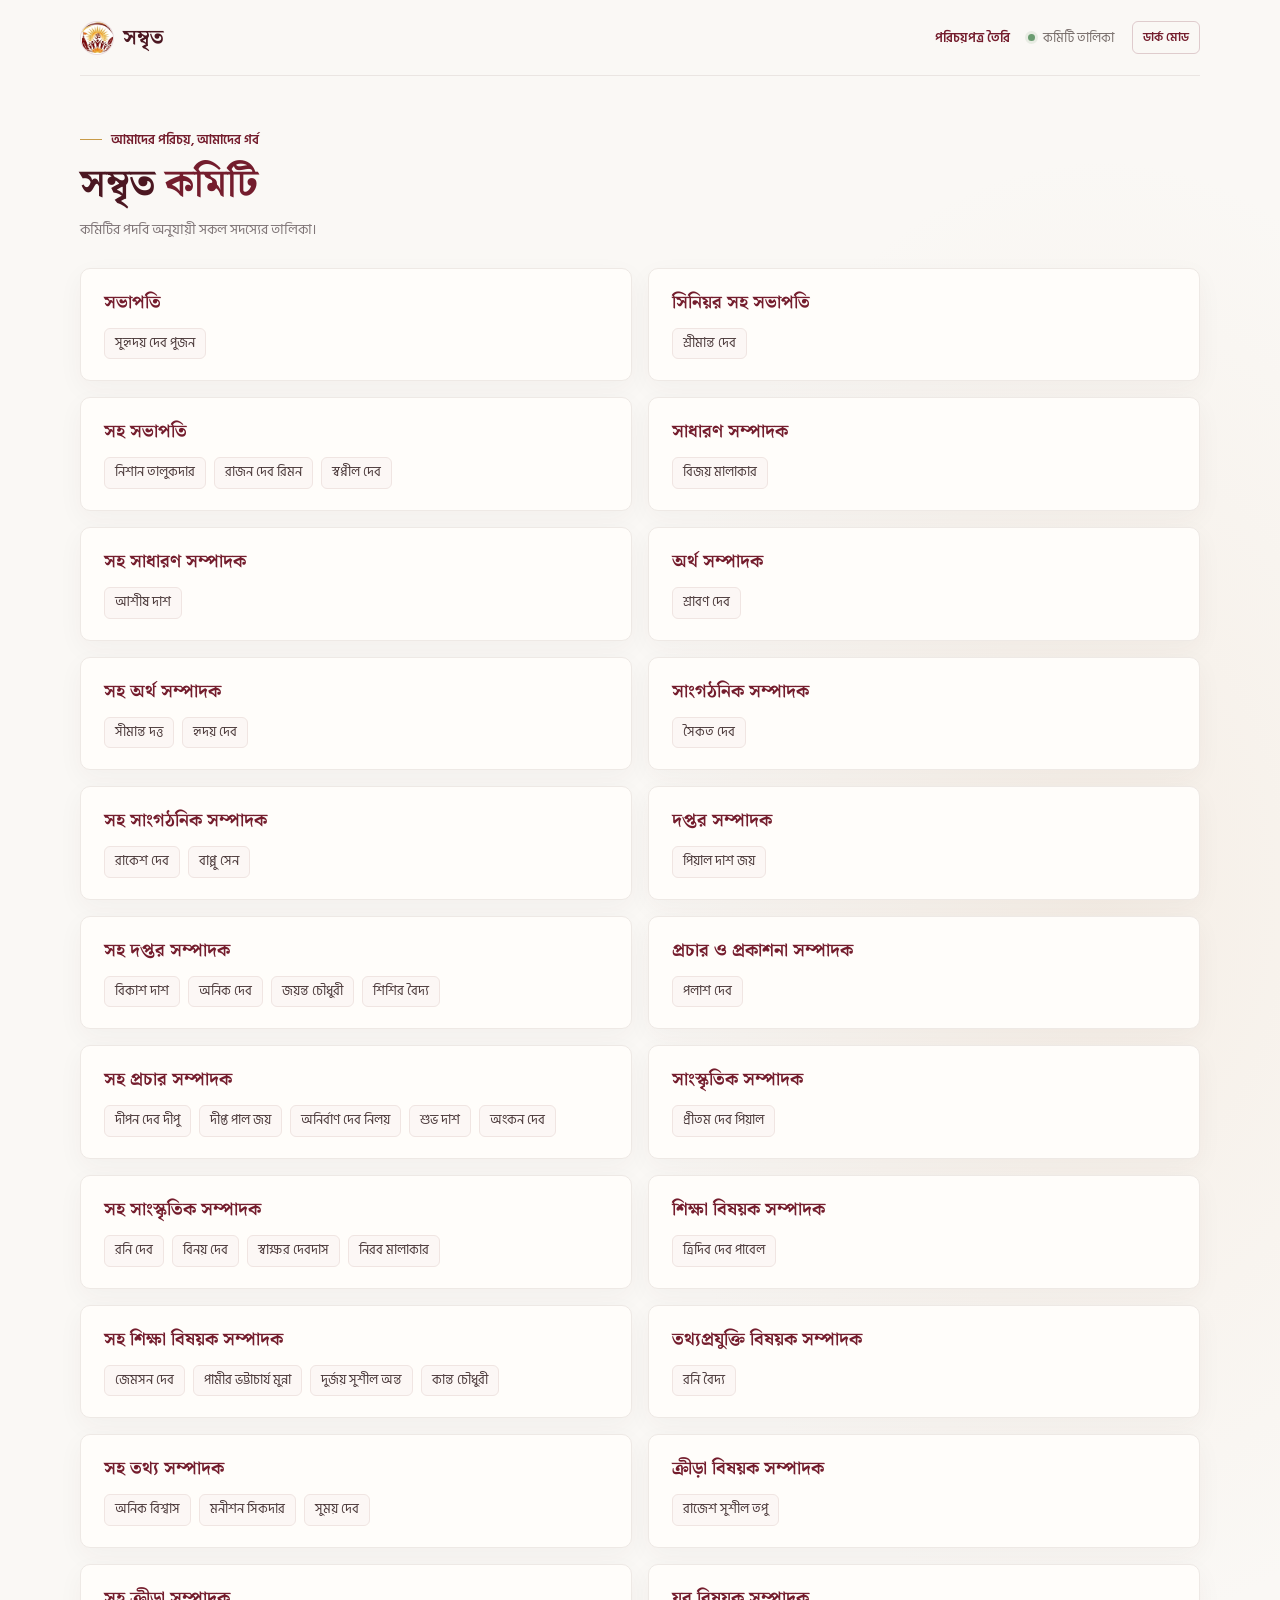
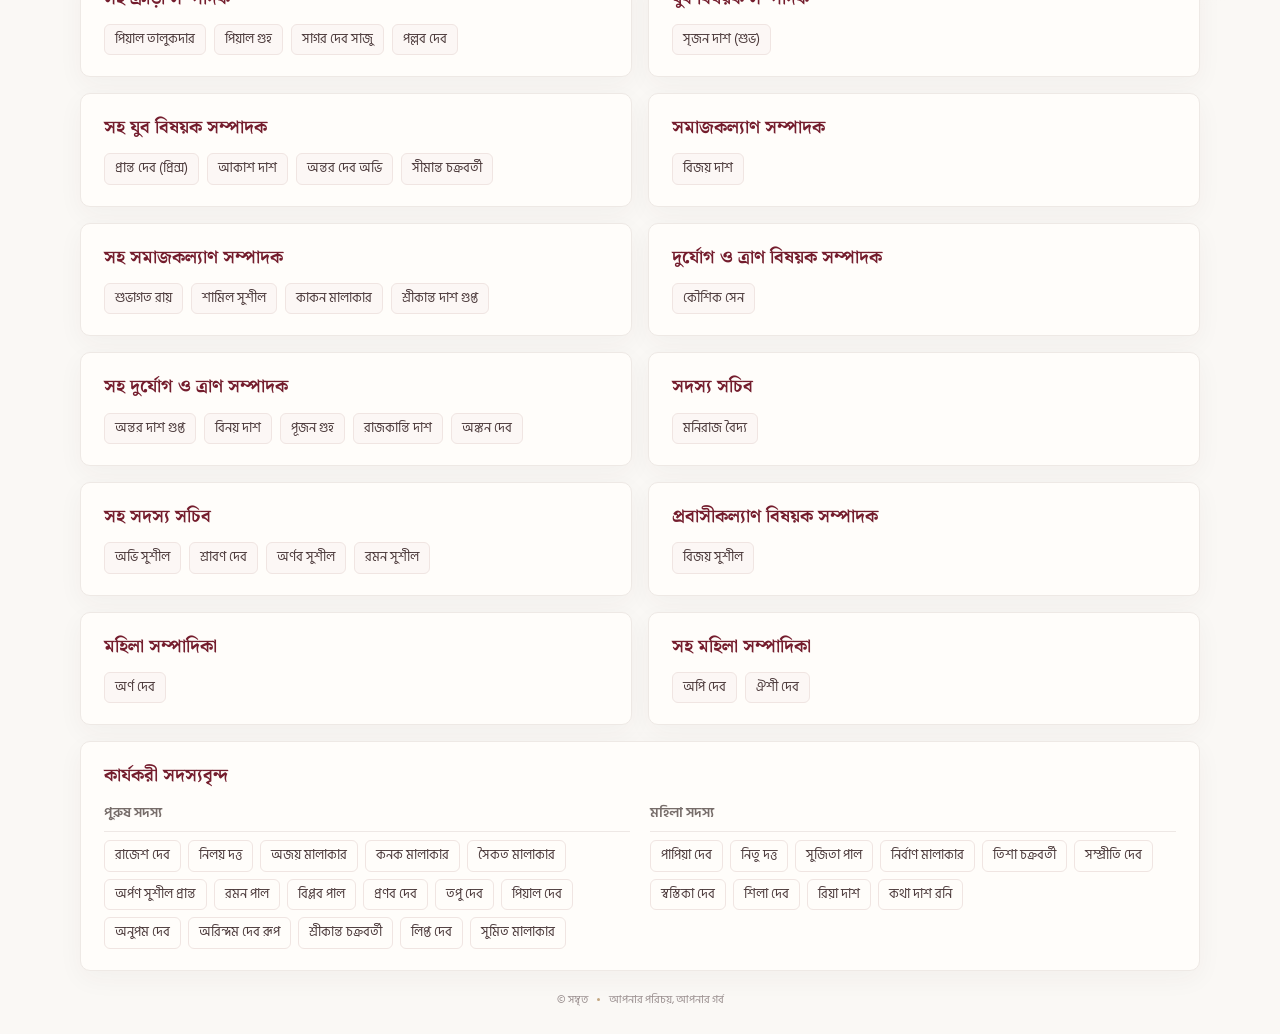
==== committee.html @ 6b099a80 "Update ID card and committee pages Co-authored-by: Copilot <223556219+Copilot@users.noreply.github.c" ====
<!doctype html>
<html lang="bn">
  <head>
    <meta charset="UTF-8" />
    <meta name="viewport" content="width=device-width, initial-scale=1.0" />
    <meta
      name="description"
      content="সম্বৃত কমিটির পদবি ও সদস্যদের তালিকা।"
    />
    <title>সম্বৃত | কমিটি তালিকা</title>
    <link rel="preconnect" href="https://fonts.googleapis.com" />
    <link rel="preconnect" href="https://fonts.gstatic.com" crossorigin />
    <link
      href="https://fonts.googleapis.com/css2?family=Hind+Siliguri:wght@400;500;600;700&family=Noto+Serif+Bengali:wght@600;700&display=swap"
      rel="stylesheet"
    />
    <link rel="stylesheet" href="styles.css" />
    <script src="theme.js" defer></script>
  </head>
  <body>
    <main class="app-shell">
      <header class="topbar">
        <a class="brand" href="index.html" aria-label="সম্বৃত পরিচয়পত্র নির্মাতা">
          <span class="brand-mark">
            <img src="Sambrita_Logo_Transparent.png" alt="" />
          </span>
          <span class="brand-name">সম্বৃত</span>
        </a>
        <nav class="topbar-nav" aria-label="প্রধান নেভিগেশন">
          <a class="topbar-link" href="index.html">পরিচয়পত্র তৈরি</a>
          <span class="topbar-note"><span class="status-dot"></span> কমিটি তালিকা</span>
          <button class="theme-toggle" id="theme-toggle" type="button" aria-pressed="false" aria-label="ডার্ক মোড চালু করুন">ডার্ক মোড</button>
        </nav>
      </header>

      <section class="committee-page" aria-labelledby="page-title">
        <div class="committee-intro">
          <span class="eyebrow"><span class="eyebrow-line"></span> আমাদের পরিচয়, আমাদের গর্ব</span>
          <h1 id="page-title">সম্বৃত <span>কমিটি</span></h1>
          <p>কমিটির পদবি অনুযায়ী সকল সদস্যের তালিকা।</p>
        </div>

        <div class="committee-grid">
          <article class="committee-card">
            <h2>সভাপতি</h2>
            <ul class="committee-people"><li>সুহৃদয় দেব পুজন</li></ul>
          </article>
          <article class="committee-card">
            <h2>সিনিয়র সহ সভাপতি</h2>
            <ul class="committee-people"><li>শ্রীমান্ত দেব</li></ul>
          </article>
          <article class="committee-card">
            <h2>সহ সভাপতি</h2>
            <ul class="committee-people">
              <li>নিশান তালুকদার</li><li>রাজন দেব রিমন</li><li>স্বপ্নীল দেব</li>
            </ul>
          </article>
          <article class="committee-card">
            <h2>সাধারণ সম্পাদক</h2>
            <ul class="committee-people"><li>বিজয় মালাকার</li></ul>
          </article>
          <article class="committee-card">
            <h2>সহ সাধারণ সম্পাদক</h2>
            <ul class="committee-people"><li>আশীষ দাশ</li></ul>
          </article>
          <article class="committee-card">
            <h2>অর্থ সম্পাদক</h2>
            <ul class="committee-people"><li>শ্রাবণ দেব</li></ul>
          </article>
          <article class="committee-card">
            <h2>সহ অর্থ সম্পাদক</h2>
            <ul class="committee-people"><li>সীমান্ত দত্ত</li><li>হৃদয় দেব</li></ul>
          </article>
          <article class="committee-card">
            <h2>সাংগঠনিক সম্পাদক</h2>
            <ul class="committee-people"><li>সৈকত দেব</li></ul>
          </article>
          <article class="committee-card">
            <h2>সহ সাংগঠনিক সম্পাদক</h2>
            <ul class="committee-people"><li>রাকেশ দেব</li><li>বাপ্পু সেন</li></ul>
          </article>
          <article class="committee-card">
            <h2>দপ্তর সম্পাদক</h2>
            <ul class="committee-people"><li>পিয়াল দাশ জয়</li></ul>
          </article>
          <article class="committee-card">
            <h2>সহ দপ্তর সম্পাদক</h2>
            <ul class="committee-people">
              <li>বিকাশ দাশ</li><li>অনিক দেব</li><li>জয়ন্ত চৌধুরী</li><li>শিশির বৈদ্য</li>
            </ul>
          </article>
          <article class="committee-card">
            <h2>প্রচার ও প্রকাশনা সম্পাদক</h2>
            <ul class="committee-people"><li>পলাশ দেব</li></ul>
          </article>
          <article class="committee-card">
            <h2>সহ প্রচার সম্পাদক</h2>
            <ul class="committee-people">
              <li>দীপন দেব দীপু</li><li>দীপ্ত পাল জয়</li><li>অনির্বাণ দেব নিলয়</li><li>শুভ দাশ</li><li>অংকন দেব</li>
            </ul>
          </article>
          <article class="committee-card">
            <h2>সাংস্কৃতিক সম্পাদক</h2>
            <ul class="committee-people"><li>প্রীতম দেব পিয়াল</li></ul>
          </article>
          <article class="committee-card">
            <h2>সহ সাংস্কৃতিক সম্পাদক</h2>
            <ul class="committee-people">
              <li>রনি দেব</li><li>বিনয় দেব</li><li>স্বাক্ষর দেবদাস</li><li>নিরব মালাকার</li>
            </ul>
          </article>
          <article class="committee-card">
            <h2>শিক্ষা বিষয়ক সম্পাদক</h2>
            <ul class="committee-people"><li>ত্রিদিব দেব পাবেল</li></ul>
          </article>
          <article class="committee-card">
            <h2>সহ শিক্ষা বিষয়ক সম্পাদক</h2>
            <ul class="committee-people">
              <li>জেমসন দেব</li><li>পামীর ভট্টাচার্য মুন্না</li><li>দুর্জয় সুশীল অন্ত</li><li>কান্ত চৌধুরী</li>
            </ul>
          </article>
          <article class="committee-card">
            <h2>তথ্যপ্রযুক্তি বিষয়ক সম্পাদক</h2>
            <ul class="committee-people"><li>রনি বৈদ্য</li></ul>
          </article>
          <article class="committee-card">
            <h2>সহ তথ্য সম্পাদক</h2>
            <ul class="committee-people"><li>অনিক বিশ্বাস</li><li>মনীশন সিকদার</li><li>সুময় দেব</li></ul>
          </article>
          <article class="committee-card">
            <h2>ক্রীড়া বিষয়ক সম্পাদক</h2>
            <ul class="committee-people"><li>রাজেশ সুশীল তপু</li></ul>
          </article>
          <article class="committee-card">
            <h2>সহ ক্রীড়া সম্পাদক</h2>
            <ul class="committee-people"><li>পিয়াল তালুকদার</li><li>পিয়াল গুহ</li><li>সাগর দেব সাজু</li><li>পল্লব দেব</li></ul>
          </article>
          <article class="committee-card">
            <h2>যুব বিষয়ক সম্পাদক</h2>
            <ul class="committee-people"><li>সৃজন দাশ (শুভ)</li></ul>
          </article>
          <article class="committee-card">
            <h2>সহ যুব বিষয়ক সম্পাদক</h2>
            <ul class="committee-people"><li>প্রান্ত দেব (প্রিন্স)</li><li>আকাশ দাশ</li><li>অন্তর দেব অভি</li><li>সীমান্ত চক্রবর্তী</li></ul>
          </article>
          <article class="committee-card">
            <h2>সমাজকল্যাণ সম্পাদক</h2>
            <ul class="committee-people"><li>বিজয় দাশ</li></ul>
          </article>
          <article class="committee-card">
            <h2>সহ সমাজকল্যাণ সম্পাদক</h2>
            <ul class="committee-people"><li>শুভাগত রায়</li><li>শামিল সুশীল</li><li>কাকন মালাকার</li><li>শ্রীকান্ত দাশ গুপ্ত</li></ul>
          </article>
          <article class="committee-card">
            <h2>দুর্যোগ ও ত্রাণ বিষয়ক সম্পাদক</h2>
            <ul class="committee-people"><li>কৌশিক সেন</li></ul>
          </article>
          <article class="committee-card">
            <h2>সহ দুর্যোগ ও ত্রাণ সম্পাদক</h2>
            <ul class="committee-people"><li>অন্তর দাশ গুপ্ত</li><li>বিনয় দাশ</li><li>পূজন গুহ</li><li>রাজকান্তি দাশ</li><li>অঙ্কন দেব</li></ul>
          </article>
          <article class="committee-card">
            <h2>সদস্য সচিব</h2>
            <ul class="committee-people"><li>মনিরাজ বৈদ্য</li></ul>
          </article>
          <article class="committee-card">
            <h2>সহ সদস্য সচিব</h2>
            <ul class="committee-people"><li>অভি সুশীল</li><li>শ্রাবণ দেব</li><li>অর্ণব সুশীল</li><li>রমন সুশীল</li></ul>
          </article>
          <article class="committee-card">
            <h2>প্রবাসীকল্যাণ বিষয়ক সম্পাদক</h2>
            <ul class="committee-people"><li>বিজয় সুশীল</li></ul>
          </article>
          <article class="committee-card">
            <h2>মহিলা সম্পাদিকা</h2>
            <ul class="committee-people"><li>অর্ণ দেব</li></ul>
          </article>
          <article class="committee-card">
            <h2>সহ মহিলা সম্পাদিকা</h2>
            <ul class="committee-people"><li>অপি দেব</li><li>ঐশী দেব</li></ul>
          </article>
          <article class="committee-card committee-card--wide">
            <h2>কার্যকরী সদস্যবৃন্দ</h2>
            <div class="committee-member-columns">
              <section class="committee-member-group" aria-labelledby="male-members-title">
                <h3 id="male-members-title">পুরুষ সদস্য</h3>
                <ul class="committee-people">
                  <li>রাজেশ দেব</li><li>নিলয় দত্ত</li><li>অজয় মালাকার</li><li>কনক মালাকার</li>
                  <li>সৈকত মালাকার</li><li>অর্পণ সুশীল প্রান্ত</li><li>রমন পাল</li><li>বিপ্লব পাল</li>
                  <li>প্রণব দেব</li><li>তপু দেব</li><li>পিয়াল দেব</li><li>অনুপম দেব</li>
                  <li>অরিন্দম দেব রূপ</li><li>শ্রীকান্ত চক্রবর্তী</li><li>লিপ্ত দেব</li><li>সুমিত মালাকার</li>
                </ul>
              </section>
              <section class="committee-member-group" aria-labelledby="female-members-title">
                <h3 id="female-members-title">মহিলা সদস্য</h3>
                <ul class="committee-people">
                  <li>পাপিয়া দেব</li><li>নিতু দত্ত</li><li>সুজিতা পাল</li><li>নির্বাণ মালাকার</li>
                  <li>তিশা চক্রবর্তী</li><li>সম্প্রীতি দেব</li><li>স্বস্তিকা দেব</li><li>শিলা দেব</li>
                  <li>রিয়া দাশ</li><li>কথা দাশ রনি</li>
                </ul>
              </section>
            </div>
          </article>
        </div>

        <footer class="page-footer">
          <span>© সম্বৃত</span>
          <span class="footer-separator"></span>
          <span>আপনার পরিচয়, আপনার গর্ব</span>
        </footer>
      </section>
    </main>
  </body>
</html>
---- styles.css ----
:root {
  color-scheme: light;
  --wine: #741d2d;
  --wine-dark: #4b1721;
  --wine-soft: #f7edef;
  --gold: #c89b48;
  --ink: #302629;
  --muted: #8d8283;
  --line: #eee8e5;
  --paper: #fffdfa;
  font-family: "Hind Siliguri", "Noto Sans Bengali", sans-serif;
  font-synthesis: none;
  text-rendering: optimizeLegibility;
}

* {
  box-sizing: border-box;
}

body {
  min-width: 320px;
  min-height: 100vh;
  margin: 0;
  color: var(--ink);
  background:
    radial-gradient(ellipse at 86% 34%, rgba(233, 213, 192, 0.28), transparent 30%),
    #faf8f5;
}

button,
input,
select {
  font: inherit;
}

.app-shell {
  width: min(1120px, calc(100% - 64px));
  margin: 0 auto;
}

.topbar {
  height: 76px;
  display: flex;
  align-items: center;
  justify-content: space-between;
  border-bottom: 1px solid rgba(93, 59, 57, 0.1);
}

.brand {
  display: inline-flex;
  align-items: center;
  gap: 9px;
  color: var(--wine-dark);
  text-decoration: none;
}

.brand-mark {
  width: 34px;
  height: 34px;
  overflow: hidden;
  display: grid;
  place-items: center;
  border: 1px solid rgba(116, 29, 45, 0.15);
  border-radius: 50%;
  background: #fff;
}

.brand-mark img {
  width: 31px;
  height: 31px;
  object-fit: cover;
}

.brand-name {
  font-family: "Noto Serif Bengali", "Hind Siliguri", serif;
  font-size: 21px;
  font-weight: 700;
}

.topbar-note {
  display: inline-flex;
  align-items: center;
  gap: 8px;
  color: #776d6a;
  font-size: 13px;
}

.topbar-nav {
  display: inline-flex;
  align-items: center;
  gap: 18px;
}

.topbar-link {
  color: var(--wine);
  font-size: 13px;
  font-weight: 600;
  text-decoration: none;
}

.topbar-link:hover {
  text-decoration: underline;
  text-underline-offset: 3px;
}

.topbar-link:focus-visible {
  border-radius: 3px;
  outline: 3px solid rgba(116, 29, 45, 0.25);
  outline-offset: 3px;
}

.theme-toggle {
  padding: 6px 10px;
  border: 1px solid rgba(116, 29, 45, 0.2);
  border-radius: 6px;
  background: transparent;
  color: var(--wine);
  cursor: pointer;
  font-size: 12px;
  font-weight: 600;
  white-space: nowrap;
}

.theme-toggle:hover {
  background: var(--wine-soft);
}

.theme-toggle:focus-visible {
  outline: 3px solid rgba(116, 29, 45, 0.25);
  outline-offset: 2px;
}

.status-dot,
.live-badge span {
  width: 7px;
  height: 7px;
  border-radius: 50%;
  background: #6a9c70;
  box-shadow: 0 0 0 3px rgba(106, 156, 112, 0.13);
}

.workspace {
  padding: 46px 0 25px;
}

.intro {
  margin-bottom: 31px;
}

.eyebrow {
  display: inline-flex;
  align-items: center;
  gap: 9px;
  color: var(--wine);
  font-size: 13px;
  font-weight: 600;
}

.eyebrow-line {
  width: 22px;
  height: 1px;
  background: var(--gold);
}

h1,
h2,
h3,
h4,
p {
  margin: 0;
}

.intro h1 {
  margin-top: 8px;
  font-family: "Noto Serif Bengali", "Hind Siliguri", serif;
  font-size: clamp(29px, 3.4vw, 39px);
  font-weight: 700;
  line-height: 1.34;
  letter-spacing: -0.5px;
}

.intro h1 span {
  color: var(--wine);
}

.intro > p {
  margin-top: 7px;
  color: #817779;
  font-size: 14px;
}

.builder {
  display: grid;
  grid-template-columns: minmax(0, 0.91fr) minmax(0, 1.09fr);
  overflow: hidden;
  border: 1px solid #eee9e5;
  border-radius: 12px;
  background: var(--paper);
  box-shadow: 0 16px 55px rgba(69, 43, 35, 0.065);
}

.details-panel,
.preview-panel {
  min-width: 0;
  padding: 27px 30px 24px;
}

.details-panel {
  border-right: 1px solid var(--line);
}

.panel-heading,
.preview-heading {
  display: flex;
  align-items: center;
  justify-content: space-between;
  margin-bottom: 22px;
}

.section-kicker {
  display: block;
  margin-bottom: 1px;
  color: #ad968e;
  font-size: 11px;
  font-weight: 500;
  letter-spacing: 0.3px;
}

.panel-heading h2,
.preview-heading h2 {
  font-size: 19px;
  font-weight: 600;
  line-height: 1.4;
}

.required-note {
  color: #9c9090;
  font-size: 11px;
}

.required-note span,
.field-label > span {
  color: #b94a50;
}

.field-label {
  display: block;
  margin-bottom: 6px;
  color: #514549;
  font-size: 13px;
  font-weight: 500;
}

.text-input {
  width: 100%;
  height: 43px;
  padding: 0 12px;
  border: 1px solid #e8e1de;
  border-radius: 6px;
  outline: 0;
  background: #fff;
  color: var(--ink);
  font-size: 13px;
  transition: border-color 150ms ease, box-shadow 150ms ease;
}

.text-input::placeholder {
  color: #b6acad;
}

.text-input:focus {
  border-color: #b76d72;
  box-shadow: 0 0 0 3px rgba(116, 29, 45, 0.08);
}

.field-help {
  display: block;
  margin: 5px 0 14px;
  color: #817779;
  font-size: 11px;
  line-height: 1.4;
}

.select-input {
  color: #574b4e;
  cursor: pointer;
}

.field-row {
  display: grid;
  grid-template-columns: 1fr 1fr;
  gap: 13px;
  margin-top: 14px;
}

.field-group {
  min-width: 0;
}

.field-group .text-input {
  margin-bottom: 14px;
}

.year-range {
  display: grid;
  grid-template-columns: minmax(0, 1fr) auto minmax(0, 1fr);
  align-items: end;
  gap: 9px;
  margin-bottom: 16px;
}

.year-field {
  min-width: 0;
  display: grid;
  gap: 5px;
  color: #8d8283;
  font-size: 10px;
}

.year-range-separator {
  padding-bottom: 10px;
  color: #a98555;
  font-size: 16px;
}

.photo-label {
  margin-bottom: 7px;
}

.upload-box {
  min-height: 68px;
  display: flex;
  align-items: center;
  gap: 12px;
  padding: 10px 13px;
  border: 1px dashed #d9c9c4;
  border-radius: 7px;
  background: #fffdfb;
  cursor: pointer;
  transition: border-color 150ms ease, background 150ms ease;
}

.upload-box:hover,
.upload-box.is-dragging {
  border-color: var(--wine);
  background: #fcf6f5;
}

.upload-icon {
  width: 36px;
  height: 36px;
  flex: 0 0 36px;
  display: grid;
  place-items: center;
  border-radius: 6px;
  background: var(--wine-soft);
  color: var(--wine);
}

.upload-icon svg {
  width: 19px;
  height: 19px;
  stroke: currentColor;
  stroke-width: 1.5;
  stroke-linecap: round;
  stroke-linejoin: round;
}

.upload-copy {
  min-width: 0;
  display: grid;
  gap: 2px;
}

.upload-copy strong {
  overflow: hidden;
  color: #55474b;
  font-size: 12px;
  font-weight: 600;
  text-overflow: ellipsis;
  white-space: nowrap;
}

.upload-copy strong span {
  color: var(--wine);
  font-weight: 500;
}

.upload-copy small {
  color: #a29797;
  font-size: 10px;
}

#photo-input {
  position: absolute;
  width: 1px;
  height: 1px;
  overflow: hidden;
  clip: rect(0, 0, 0, 0);
  white-space: nowrap;
  clip-path: inset(50%);
}

#photo-input:focus-visible + .upload-copy {
  outline: 2px solid var(--wine);
}

.form-error {
  min-height: 16px;
  margin-top: 4px;
  color: #a32d39;
  font-size: 11px;
}

.preview-panel {
  display: flex;
  flex-direction: column;
}

.preview-heading {
  margin-bottom: 13px;
}

.preview-controls {
  display: flex;
  align-items: center;
  justify-content: space-between;
  gap: 10px;
  margin: -2px 0 12px;
}

.card-side-switch {
  display: inline-flex;
  gap: 3px;
  padding: 3px;
  border: 1px solid #eee8e5;
  border-radius: 7px;
  background: #f8f5f2;
}

.card-side-button {
  padding: 5px 10px;
  border: 0;
  border-radius: 5px;
  background: transparent;
  color: #776d6a;
  cursor: pointer;
  font-size: 11px;
  font-weight: 600;
}

.card-side-button.is-active {
  background: #fff;
  color: var(--wine);
  box-shadow: 0 1px 4px rgba(67, 45, 36, 0.12);
}

.card-side-button:focus-visible {
  outline: 3px solid rgba(116, 29, 45, 0.25);
  outline-offset: 2px;
}

.live-badge {
  display: inline-flex;
  align-items: center;
  gap: 7px;
  padding: 5px 8px;
  border: 1px solid #e8eee8;
  border-radius: 20px;
  color: #667c68;
  font-family: Arial, sans-serif;
  font-size: 9px;
  font-weight: 700;
  letter-spacing: 0.8px;
}

.live-badge span {
  width: 6px;
  height: 6px;
}

.card-stage {
  min-height: 258px;
  flex: 1;
  display: grid;
  place-items: center;
  container-type: inline-size;
  padding: 23px 10px;
  border: 1px solid #eee9e7;
  border-radius: 8px;
  background:
    radial-gradient(ellipse at center, rgba(255, 255, 255, 0.9), transparent 70%),
    #f6f3ef;
}

.id-card {
  position: relative;
  width: 400px;
  height: 220px;
  max-width: 100%;
  overflow: hidden;
  padding: 5px 17px 9px;
  border: 1px solid rgba(113, 51, 46, 0.16);
  border-radius: 14px;
  background:
    radial-gradient(ellipse at 86% 45%, rgba(222, 193, 149, 0.12), transparent 35%),
    linear-gradient(145deg, #fffdf5 8%, #fff9eb 100%);
  box-shadow: 0 9px 23px rgba(67, 45, 36, 0.13);
}

.id-card[hidden] {
  display: none;
}

.card-decoration {
  position: absolute;
  z-index: 0;
  inset: 0;
  width: 100%;
  height: 100%;
  pointer-events: none;
}

.card-brand {
  position: absolute;
  z-index: 1;
  top: 8px;
  left: 80px;
  display: flex;
  align-items: flex-start;
  gap: 18px;
}

.card-logo {
  width: 84px;
  height: 66px;
  flex: 0 0 84px;
  object-fit: contain;
}

.card-org {
  padding-top: 5px;
}

.card-org h3 {
  color: var(--wine);
  font-family: "Noto Serif Bengali", "Hind Siliguri", serif;
  font-size: 36px;
  font-weight: 700;
  line-height: 1;
}

.card-motto {
  display: block;
  margin-top: 4px;
  color: #61202b;
  font-size: 14px;
  font-weight: 600;
  line-height: 1.2;
  white-space: nowrap;
}

.card-org::after {
  width: 135px;
  height: 1px;
  display: block;
  margin-top: 4px;
  background: linear-gradient(90deg, #8b2633, #b99763);
  content: "";
}

.card-member-title {
  position: absolute;
  z-index: 1;
  top: 79px;
  left: 60%;
  min-width: 145px;
  padding: 2px 12px 3px;
  transform: translateX(-50%);
  border-radius: 14px;
  background: var(--wine);
  color: #fff;
  font-size: 14px;
  line-height: 1.25;
  text-align: center;
  white-space: nowrap;
}

.card-main {
  position: absolute;
  z-index: 1;
  top: 85px;
  right: 16px;
  left: 20px;
  display: flex;
  align-items: flex-start;
  gap: 16px;
}

.portrait-frame {
  position: relative;
  width: 94px;
  height: 104px;
  flex: 0 0 94px;
  overflow: hidden;
  border: 2px solid white;
  border-radius: 12px;
  background: linear-gradient(150deg, #f1e4dc, #e8d5ca);
  box-shadow: 0 0 0 1px #e1d3c9, 0 3px 8px rgba(73, 42, 33, 0.12);
}

.portrait-frame > img {
  width: 100%;
  height: 100%;
  display: none;
  object-fit: cover;
  object-position: center;
}

.portrait-frame > img.is-visible {
  display: block;
}

.portrait-placeholder {
  height: 100%;
  display: flex;
  flex-direction: column;
  align-items: center;
  justify-content: center;
  gap: 3px;
  color: #a08076;
}

.portrait-placeholder svg {
  width: 31px;
  height: 31px;
  stroke: #b08d82;
  stroke-width: 1.35;
}

.portrait-placeholder span {
  font-size: 8px;
}

.portrait-placeholder.is-hidden {
  display: none;
}

.card-info {
  min-width: 0;
  flex: 1;
  padding-top: 28px;
}

.info-grid {
  display: grid;
  gap: 2px;
}

.info-item {
  min-width: 0;
  display: grid;
  grid-template-columns: 70px minmax(0, 1fr);
  align-items: baseline;
  column-gap: 10px;
}

.info-label {
  color: #9a8880;
  font-size: 10px;
  line-height: 1.35;
}

.info-item strong {
  overflow: hidden;
  color: #4c3a3b;
  font-size: 11px;
  font-weight: 600;
  line-height: 1.45;
  text-overflow: ellipsis;
  white-space: nowrap;
}

.info-label::after {
  content: ":";
  float: right;
}

.name-item strong {
  color: #48232b;
  font-family: "Noto Serif Bengali", "Hind Siliguri", serif;
  font-size: 13px;
}

.blood-item strong {
  color: #a93240;
  font-family: Arial, sans-serif;
  font-size: 13px;
}

.card-footer-tagline {
  position: absolute;
  z-index: 1;
  bottom: 3px;
  left: 14px;
  color: #fff7e8;
  font-size: 9px;
  line-height: 1;
  white-space: nowrap;
}

.id-card--back {
  background: linear-gradient(145deg, #fffdf5 8%, #fff8e9 100%);
}

.card-back-decoration {
  position: absolute;
  z-index: 0;
  inset: 0;
  width: 100%;
  height: 100%;
  pointer-events: none;
}

.back-brand,
.back-details,
.back-notice,
.back-signatures {
  position: absolute;
  z-index: 1;
}

.back-brand {
  top: 8px;
  left: 44px;
  display: flex;
  align-items: center;
  gap: 9px;
  height: 35px;
  color: var(--wine);
  white-space: nowrap;
}

.back-brand > strong {
  font-family: "Noto Serif Bengali", "Hind Siliguri", serif;
  font-size: 27px;
  line-height: 1;
}

.back-brand-divider {
  width: 1px;
  height: 29px;
  background: var(--wine);
}

.back-brand-motto {
  color: #61202b;
  font-size: 12px;
  font-weight: 600;
}

.back-details {
  top: 54px;
  left: 50px;
  display: grid;
  gap: 18px;
  color: #302629;
  font-size: 12px;
  line-height: 1.4;
}

.back-detail {
  display: flex;
  align-items: center;
  gap: 8px;
}

.back-detail-icon {
  width: 18px;
  height: 18px;
  flex: 0 0 18px;
  display: grid;
  place-items: center;
  border-radius: 50%;
  background: var(--wine);
  color: #fff;
  font-family: Arial, sans-serif;
  font-size: 11px;
  font-weight: 700;
}

.back-phone-icon {
  font-size: 10px;
}

.back-detail strong {
  font-weight: 700;
}

.back-notice {
  top: 112px;
  left: 86px;
  width: 184px;
  min-height: 40px;
  display: flex;
  flex-direction: column;
  justify-content: center;
  gap: 1px;
  padding: 4px 8px;
  border-radius: 7px;
  background: rgba(242, 213, 203, 0.82);
  color: #4c3a3b;
  font-size: 7.5px;
  line-height: 1.4;
  white-space: nowrap;
}

.back-signatures {
  right: 83px;
  bottom: 20px;
  left: 93px;
  display: grid;
  grid-template-columns: 88px 96px;
  gap: 40px;
}

.back-signature {
  min-width: 0;
  display: flex;
  flex-direction: column;
  align-items: center;
  color: #39282a;
  font-size: 11px;
  font-weight: 600;
  line-height: 1.1;
  text-align: center;
}

.back-signature img {
  width: 85px;
  height: 31px;
  object-fit: contain;
  mix-blend-mode: multiply;
}

.back-signature:last-child img {
  width: 96px;
}

.back-signature span {
  width: 100%;
  padding-top: 2px;
  border-top: 1px solid rgba(57, 40, 42, 0.72);
}

.preview-footer {
  display: flex;
  align-items: center;
  justify-content: space-between;
  gap: 12px;
  margin-top: 14px;
}

.size-note {
  color: #918584;
  font-size: 10px;
  white-space: nowrap;
}

.size-icon {
  margin-right: 3px;
  color: #a98555;
  font-family: Arial, sans-serif;
  font-size: 16px;
  vertical-align: -1px;
}

.download-button {
  min-height: 42px;
  display: inline-flex;
  align-items: center;
  justify-content: center;
  gap: 8px;
  padding: 0 13px;
  border: 0;
  border-radius: 6px;
  background: var(--wine);
  color: white;
  cursor: pointer;
  font-size: 12px;
  font-weight: 600;
  box-shadow: 0 4px 10px rgba(116, 29, 45, 0.16);
  transition: background 150ms ease, transform 150ms ease;
  text-decoration: none;
}

.download-button:hover:not(.is-disabled) {
  transform: translateY(-1px);
  background: #5d1725;
}

.download-button.is-disabled {
  background: #a89598;
  box-shadow: none;
  cursor: not-allowed;
}

.download-button:focus-visible {
  outline: 3px solid rgba(116, 29, 45, 0.25);
  outline-offset: 3px;
}

.download-button svg {
  width: 17px;
  height: 17px;
  stroke: currentColor;
  stroke-linecap: round;
  stroke-linejoin: round;
  stroke-width: 1.5;
}

.button-arrow {
  margin-left: 2px;
  color: #e9c988;
  font-family: Arial, sans-serif;
  font-size: 17px;
  font-weight: 400;
}

.print-note {
  margin-top: 7px;
  color: #a09594;
  font-size: 10px;
  text-align: right;
}

.print-note a {
  color: var(--wine);
  font-weight: 600;
}

.print-note a.is-disabled {
  color: #a09594;
  pointer-events: none;
}

.page-footer {
  display: flex;
  align-items: center;
  justify-content: center;
  gap: 9px;
  padding: 20px 0 0;
  color: #9b9090;
  font-size: 11px;
}

.footer-separator {
  width: 3px;
  height: 3px;
  border-radius: 50%;
  background: #c3a782;
}

.committee-page {
  padding: 46px 0 25px;
}

.committee-intro {
  margin-bottom: 27px;
}

.committee-intro h1 {
  margin-top: 8px;
  color: var(--wine-dark);
  font-family: "Noto Serif Bengali", "Hind Siliguri", serif;
  font-size: clamp(29px, 3.4vw, 39px);
  font-weight: 700;
  line-height: 1.34;
}

.committee-intro h1 span {
  color: var(--wine);
}

.committee-intro p {
  margin-top: 7px;
  color: #817779;
  font-size: 14px;
}

.committee-grid {
  display: grid;
  grid-template-columns: repeat(2, minmax(0, 1fr));
  gap: 16px;
}

.committee-card {
  min-width: 0;
  padding: 21px 23px;
  border: 1px solid #eee9e5;
  border-radius: 10px;
  background: var(--paper);
  box-shadow: 0 8px 26px rgba(69, 43, 35, 0.045);
}

.committee-card h2 {
  margin-bottom: 12px;
  color: var(--wine);
  font-family: "Noto Serif Bengali", "Hind Siliguri", serif;
  font-size: 18px;
  font-weight: 700;
  line-height: 1.45;
}

.committee-card h3 {
  margin-bottom: 8px;
  color: #776d6a;
  font-size: 14px;
  font-weight: 600;
}

.committee-people {
  display: flex;
  flex-wrap: wrap;
  gap: 8px;
  margin: 0;
  padding: 0;
  list-style: none;
}

.committee-people li {
  padding: 5px 10px;
  border: 1px solid #f0e5e2;
  border-radius: 6px;
  background: #fcf7f5;
  color: #4c3a3b;
  font-size: 13px;
  line-height: 1.5;
}

.committee-card--wide {
  grid-column: 1 / -1;
}

.committee-member-columns {
  display: grid;
  grid-template-columns: repeat(2, minmax(0, 1fr));
  gap: 20px;
}

.committee-member-group + .committee-member-group {
  margin-top: 0;
}

.committee-member-group h3 {
  padding-bottom: 7px;
  border-bottom: 1px solid var(--line);
}

.committee-member-group .committee-people {
  gap: 7px;
}

.committee-member-group .committee-people li {
  background: #fffdfa;
}

:root[data-theme="dark"] {
  color-scheme: dark;
  --wine-dark: #f2dfe2;
  --wine-soft: #40292f;
  --ink: #f2ebeb;
  --muted: #baafb0;
  --line: #453b3e;
  --paper: #211d20;
}

:root[data-theme="dark"] body {
  background:
    radial-gradient(ellipse at 86% 34%, rgba(116, 75, 58, 0.12), transparent 30%),
    #171517;
}

:root[data-theme="dark"] .topbar {
  border-bottom-color: rgba(235, 216, 218, 0.12);
}

:root[data-theme="dark"] .brand {
  color: #f2dfe2;
}

:root[data-theme="dark"] .topbar-note,
:root[data-theme="dark"] .intro > p,
:root[data-theme="dark"] .committee-intro p {
  color: #b9adaf;
}

:root[data-theme="dark"] .topbar-link {
  color: #f0b8c0;
}

:root[data-theme="dark"] .eyebrow,
:root[data-theme="dark"] .intro h1 span,
:root[data-theme="dark"] .committee-intro h1 span,
:root[data-theme="dark"] .committee-card h2 {
  color: #f0b8c0;
}

:root[data-theme="dark"] .required-note span,
:root[data-theme="dark"] .field-label > span,
:root[data-theme="dark"] .upload-icon {
  color: #ffabb2;
}

:root[data-theme="dark"] .topbar-link:focus-visible,
:root[data-theme="dark"] .theme-toggle:focus-visible {
  outline-color: rgba(230, 169, 178, 0.45);
}

:root[data-theme="dark"] .theme-toggle {
  border-color: #66464c;
  color: #f0c4ca;
}

:root[data-theme="dark"] .theme-toggle:hover {
  background: #3a282c;
}

:root[data-theme="dark"] .builder,
:root[data-theme="dark"] .committee-card {
  border-color: #40373a;
  box-shadow: 0 12px 35px rgba(0, 0, 0, 0.22);
}

:root[data-theme="dark"] .section-kicker,
:root[data-theme="dark"] .required-note,
:root[data-theme="dark"] .field-label,
:root[data-theme="dark"] .year-field,
:root[data-theme="dark"] .field-help,
:root[data-theme="dark"] .committee-card h3 {
  color: #b9adaf;
}

:root[data-theme="dark"] .text-input {
  border-color: #4a4043;
  background: #171517;
  color: var(--ink);
}

:root[data-theme="dark"] .text-input::placeholder {
  color: #92878a;
}

:root[data-theme="dark"] .text-input:focus {
  border-color: #b76d72;
}

:root[data-theme="dark"] .upload-box {
  border-color: #59464a;
  background: #242023;
}

:root[data-theme="dark"] .upload-box:hover,
:root[data-theme="dark"] .upload-box.is-dragging {
  background: #332428;
}

:root[data-theme="dark"] .upload-copy strong {
  color: #e6dcdd;
}

:root[data-theme="dark"] .upload-copy small {
  color: #b1a5a7;
}

:root[data-theme="dark"] .form-error {
  color: #ff9da5;
}

:root[data-theme="dark"] .card-side-switch {
  border-color: #40373a;
  background: #2a2528;
}

:root[data-theme="dark"] .card-side-button {
  color: #c5babc;
}

:root[data-theme="dark"] .card-side-button.is-active {
  background: #47343a;
  color: #f2dfe2;
  box-shadow: none;
}

:root[data-theme="dark"] .live-badge {
  border-color: #35433a;
  color: #b3c9b8;
}

:root[data-theme="dark"] .card-stage {
  border-color: #40373a;
  background:
    radial-gradient(ellipse at center, rgba(255, 255, 255, 0.035), transparent 70%),
    #1b181a;
}

:root[data-theme="dark"] .size-note,
:root[data-theme="dark"] .print-note,
:root[data-theme="dark"] .page-footer {
  color: #b1a5a7;
}

:root[data-theme="dark"] .print-note a {
  color: #f0b8c0;
}

:root[data-theme="dark"] .download-button.is-disabled {
  background: #55484b;
  color: #ded5d6;
}

:root[data-theme="dark"] .committee-people li,
:root[data-theme="dark"] .committee-member-group .committee-people li {
  border-color: #49393e;
  background: #2c2528;
  color: #e8dfe0;
}

@media (max-width: 780px) {
  .app-shell {
    width: min(620px, calc(100% - 36px));
  }

  .committee-page {
    padding-top: 34px;
  }

  .committee-grid {
    grid-template-columns: 1fr;
  }

  .committee-card--wide {
    grid-column: auto;
  }

  .workspace {
    padding-top: 34px;
  }

  .builder {
    grid-template-columns: 1fr;
  }

  .details-panel {
    border-right: 0;
    border-bottom: 1px solid var(--line);
  }

  .preview-panel {
    min-height: 410px;
  }

  .preview-heading {
    margin-bottom: 10px;
  }

  .preview-controls {
    align-items: flex-start;
  }
}

@media (max-width: 430px) {
  body {
    min-width: 0;
  }

  .card-stage {
    container-type: inline-size;
  }

  .app-shell {
    width: calc(100% - 28px);
  }

  .topbar {
    height: 64px;
  }

  .topbar-nav {
    gap: 8px;
  }

  .topbar-note {
    display: none;
  }

  .topbar-link,
  .topbar-note {
    font-size: 11px;
  }

  .theme-toggle {
    padding: 4px 6px;
    font-size: 10px;
  }

  .workspace {
    padding-top: 27px;
  }

  .committee-page {
    padding-top: 27px;
  }

  .details-panel,
  .preview-panel {
    padding: 22px 18px;
  }

  .card-side-button {
    padding-right: 7px;
    padding-left: 7px;
    font-size: 10px;
  }

  .live-badge {
    padding: 5px 6px;
  }

  .committee-card {
    padding: 18px;
  }

  .committee-member-columns {
    grid-template-columns: 1fr;
    gap: 16px;
  }

  .field-row {
    gap: 9px;
  }

  .card-stage {
    min-height: 220px;
    padding: 16px 7px;
  }

  .id-card {
    width: 100%;
    height: auto;
    aspect-ratio: 400 / 220;
    padding-right: 13px;
    padding-left: 13px;
  }

  .card-brand {
    top: 3.6%;
    left: 19%;
    gap: 4.3cqi;
    width: 80%;
  }

  .card-logo {
    width: 25%;
    height: 15.7cqi;
    flex-basis: 25%;
  }

  .card-org h3 {
    font-size: 8.5vw;
    font-size: clamp(7px, 8.5cqi, 36px);
  }

  .card-motto {
    font-size: 3.3vw;
    font-size: clamp(7px, 3.3cqi, 14px);
  }

  .card-org::after {
    width: 100%;
  }

  .card-member-title {
    top: 36%;
    left: 60%;
    min-width: 34.5cqi;
    padding: 1px 3%;
    font-size: 3.2vw;
    font-size: clamp(7px, 3.2cqi, 14px);
  }

  .card-main {
    top: 39%;
    right: 4%;
    left: 5%;
    gap: 4%;
    height: 55%;
  }

  .portrait-frame {
    width: 24.5%;
    height: 86%;
    flex-basis: 24.5%;
  }

  .card-info {
    padding-top: 6.7cqi;
  }

  .info-item {
    grid-template-columns: 16.7cqi minmax(0, 1fr);
    column-gap: 2.4cqi;
  }

  .info-label,
  .info-item strong {
    font-size: 2.5vw;
    font-size: clamp(6px, 2.5cqi, 10px);
  }

  .name-item strong,
  .blood-item strong {
    font-size: 3vw;
    font-size: clamp(7px, 3cqi, 13px);
  }

  .card-footer-tagline {
    left: 3%;
    bottom: 2%;
    font-size: 2.2vw;
    font-size: clamp(6px, 2.2cqi, 9px);
  }

  .back-brand {
    top: 4%;
    left: 11%;
    gap: 2.2cqi;
    height: 16%;
    max-width: 85%;
    overflow: hidden;
  }

  .back-brand > strong {
    font-size: clamp(10px, 6.75cqi, 27px);
  }

  .back-brand-divider {
    height: 7.25cqi;
  }

  .back-brand-motto {
    font-size: clamp(6px, 3cqi, 12px);
  }

  .back-details {
    top: 24.5%;
    left: 12.5%;
    gap: 4.5cqi;
    font-size: clamp(6px, 3cqi, 12px);
  }

  .back-detail {
    gap: 2cqi;
  }

  .back-detail-icon {
    width: 4.5cqi;
    height: 4.5cqi;
    flex-basis: 4.5cqi;
    font-size: clamp(6px, 2.7cqi, 11px);
  }

  .back-notice {
    top: 51%;
    left: 21.5%;
    width: 46%;
    min-height: 18%;
    gap: 0;
    padding: 1% 2%;
    font-size: clamp(5px, 1.9cqi, 7.5px);
  }

  .back-signatures {
    right: 20.75%;
    bottom: 9%;
    left: 23.25%;
    grid-template-columns: 39.3% 42.9%;
    gap: 17.8%;
  }

  .back-signature {
    font-size: clamp(6px, 2.7cqi, 11px);
  }

  .back-signature img {
    width: 30cqi;
    height: 11cqi;
  }

  .back-signature:last-child img {
    width: 34cqi;
  }

  .preview-footer {
    align-items: flex-start;
    flex-direction: column;
  }

  .size-note {
    white-space: normal;
  }

  .download-button {
    width: 100%;
  }
}
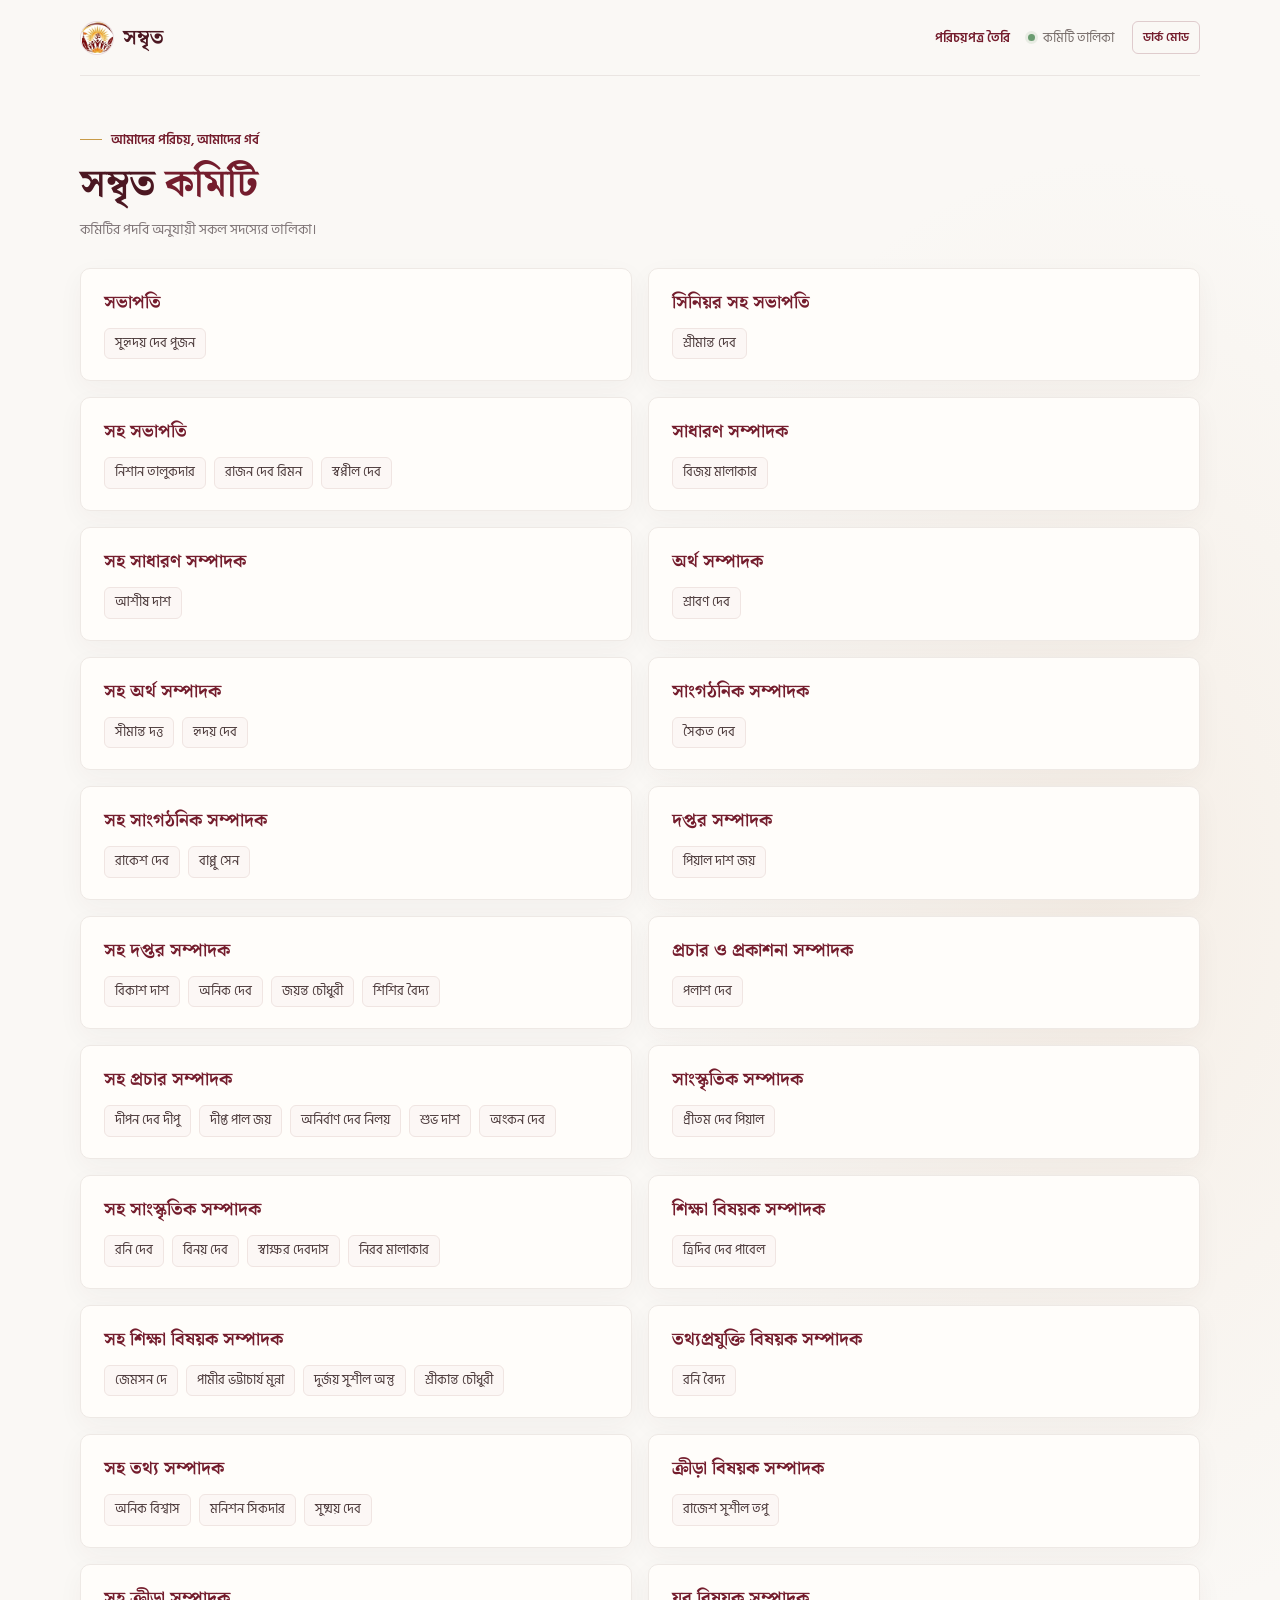
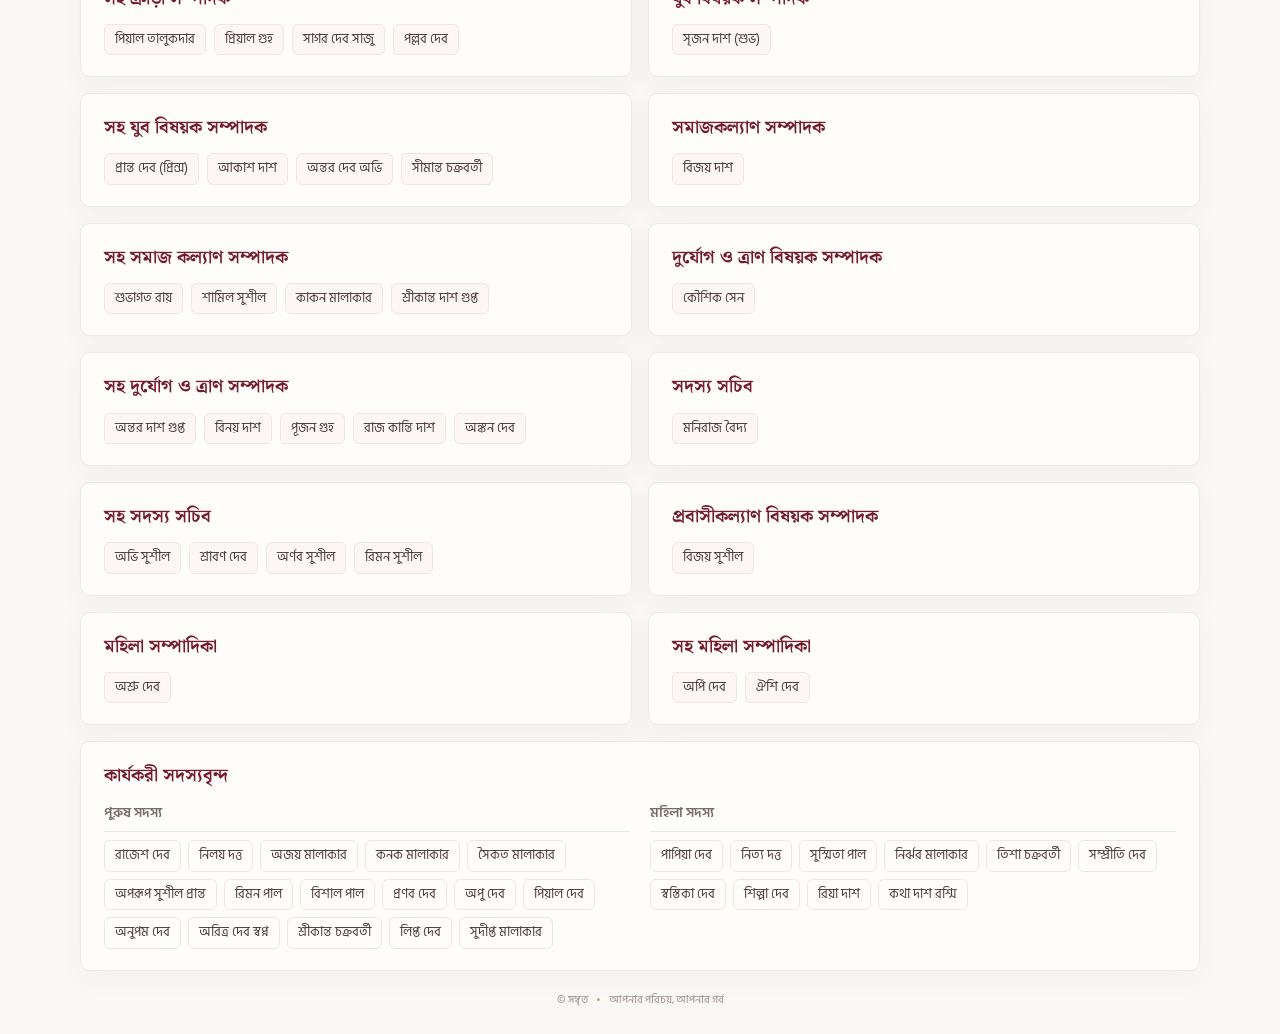
==== commit ac881c82: "Correct committee spellings and designations Co-authored-by: Copilot <223556219+Copilot@users.norepl" ====
--- a/committee.html
+++ b/committee.html
@@ -116,7 +116,7 @@
           <article class="committee-card">
             <h2>সহ শিক্ষা বিষয়ক সম্পাদক</h2>
             <ul class="committee-people">
-              <li>জেমসন দেব</li><li>পামীর ভট্টাচার্য মুন্না</li><li>দুর্জয় সুশীল অন্ত</li><li>কান্ত চৌধুরী</li>
+              <li>জেমসন দে</li><li>পামীর ভট্টাচার্য মুন্না</li><li>দুর্জয় সুশীল অন্তু</li><li>শ্রীকান্ত চৌধুরী</li>
             </ul>
           </article>
           <article class="committee-card">
@@ -125,7 +125,7 @@
           </article>
           <article class="committee-card">
             <h2>সহ তথ্য সম্পাদক</h2>
-            <ul class="committee-people"><li>অনিক বিশ্বাস</li><li>মনীশন সিকদার</li><li>সুময় দেব</li></ul>
+            <ul class="committee-people"><li>অনিক বিশ্বাস</li><li>মনিশন সিকদার</li><li>সুষ্ময় দেব</li></ul>
           </article>
           <article class="committee-card">
             <h2>ক্রীড়া বিষয়ক সম্পাদক</h2>
@@ -133,7 +133,7 @@
           </article>
           <article class="committee-card">
             <h2>সহ ক্রীড়া সম্পাদক</h2>
-            <ul class="committee-people"><li>পিয়াল তালুকদার</li><li>পিয়াল গুহ</li><li>সাগর দেব সাজু</li><li>পল্লব দেব</li></ul>
+            <ul class="committee-people"><li>পিয়াল তালুকদার</li><li>প্রিয়াল গুহ</li><li>সাগর দেব সাজু</li><li>পল্লব দেব</li></ul>
           </article>
           <article class="committee-card">
             <h2>যুব বিষয়ক সম্পাদক</h2>
@@ -148,7 +148,7 @@
             <ul class="committee-people"><li>বিজয় দাশ</li></ul>
           </article>
           <article class="committee-card">
-            <h2>সহ সমাজকল্যাণ সম্পাদক</h2>
+            <h2>সহ সমাজ কল্যাণ সম্পাদক</h2>
             <ul class="committee-people"><li>শুভাগত রায়</li><li>শামিল সুশীল</li><li>কাকন মালাকার</li><li>শ্রীকান্ত দাশ গুপ্ত</li></ul>
           </article>
           <article class="committee-card">
@@ -157,7 +157,7 @@
           </article>
           <article class="committee-card">
             <h2>সহ দুর্যোগ ও ত্রাণ সম্পাদক</h2>
-            <ul class="committee-people"><li>অন্তর দাশ গুপ্ত</li><li>বিনয় দাশ</li><li>পূজন গুহ</li><li>রাজকান্তি দাশ</li><li>অঙ্কন দেব</li></ul>
+            <ul class="committee-people"><li>অন্তর দাশ গুপ্ত</li><li>বিনয় দাশ</li><li>পূজন গুহ</li><li>রাজ কান্তি দাশ</li><li>অঙ্কন দেব</li></ul>
           </article>
           <article class="committee-card">
             <h2>সদস্য সচিব</h2>
@@ -165,7 +165,7 @@
           </article>
           <article class="committee-card">
             <h2>সহ সদস্য সচিব</h2>
-            <ul class="committee-people"><li>অভি সুশীল</li><li>শ্রাবণ দেব</li><li>অর্ণব সুশীল</li><li>রমন সুশীল</li></ul>
+            <ul class="committee-people"><li>অভি সুশীল</li><li>শ্রাবণ দেব</li><li>অর্ণব সুশীল</li><li>রিমন সুশীল</li></ul>
           </article>
           <article class="committee-card">
             <h2>প্রবাসীকল্যাণ বিষয়ক সম্পাদক</h2>
@@ -173,11 +173,11 @@
           </article>
           <article class="committee-card">
             <h2>মহিলা সম্পাদিকা</h2>
-            <ul class="committee-people"><li>অর্ণ দেব</li></ul>
+            <ul class="committee-people"><li>অশ্রু দেব</li></ul>
           </article>
           <article class="committee-card">
             <h2>সহ মহিলা সম্পাদিকা</h2>
-            <ul class="committee-people"><li>অপি দেব</li><li>ঐশী দেব</li></ul>
+            <ul class="committee-people"><li>অর্পি দেব</li><li>ঐশি দেব</li></ul>
           </article>
           <article class="committee-card committee-card--wide">
             <h2>কার্যকরী সদস্যবৃন্দ</h2>
@@ -186,17 +186,17 @@
                 <h3 id="male-members-title">পুরুষ সদস্য</h3>
                 <ul class="committee-people">
                   <li>রাজেশ দেব</li><li>নিলয় দত্ত</li><li>অজয় মালাকার</li><li>কনক মালাকার</li>
-                  <li>সৈকত মালাকার</li><li>অর্পণ সুশীল প্রান্ত</li><li>রমন পাল</li><li>বিপ্লব পাল</li>
-                  <li>প্রণব দেব</li><li>তপু দেব</li><li>পিয়াল দেব</li><li>অনুপম দেব</li>
-                  <li>অরিন্দম দেব রূপ</li><li>শ্রীকান্ত চক্রবর্তী</li><li>লিপ্ত দেব</li><li>সুমিত মালাকার</li>
+                  <li>সৈকত মালাকার</li><li>অপরূপ সুশীল প্রান্ত</li><li>রিমন পাল</li><li>বিশাল পাল</li>
+                  <li>প্রণব দেব</li><li>অপু দেব</li><li>পিয়াল দেব</li><li>অনুপম দেব</li>
+                  <li>অরিত্র দেব স্বপ্ন</li><li>শ্রীকান্ত চক্রবর্তী</li><li>লিপ্ত দেব</li><li>সুদীপ্ত মালাকার</li>
                 </ul>
               </section>
               <section class="committee-member-group" aria-labelledby="female-members-title">
                 <h3 id="female-members-title">মহিলা সদস্য</h3>
                 <ul class="committee-people">
-                  <li>পাপিয়া দেব</li><li>নিতু দত্ত</li><li>সুজিতা পাল</li><li>নির্বাণ মালাকার</li>
-                  <li>তিশা চক্রবর্তী</li><li>সম্প্রীতি দেব</li><li>স্বস্তিকা দেব</li><li>শিলা দেব</li>
-                  <li>রিয়া দাশ</li><li>কথা দাশ রনি</li>
+                  <li>পাপিয়া দেব</li><li>নিত্য দত্ত</li><li>সুস্মিতা পাল</li><li>নির্ঝর মালাকার</li>
+                  <li>তিশা চক্রবর্তী</li><li>সম্প্রীতি দেব</li><li>স্বস্তিকা দেব</li><li>শিল্পা দেব</li>
+                  <li>রিয়া দাশ</li><li>কথা দাশ রশ্মি</li>
                 </ul>
               </section>
             </div>
